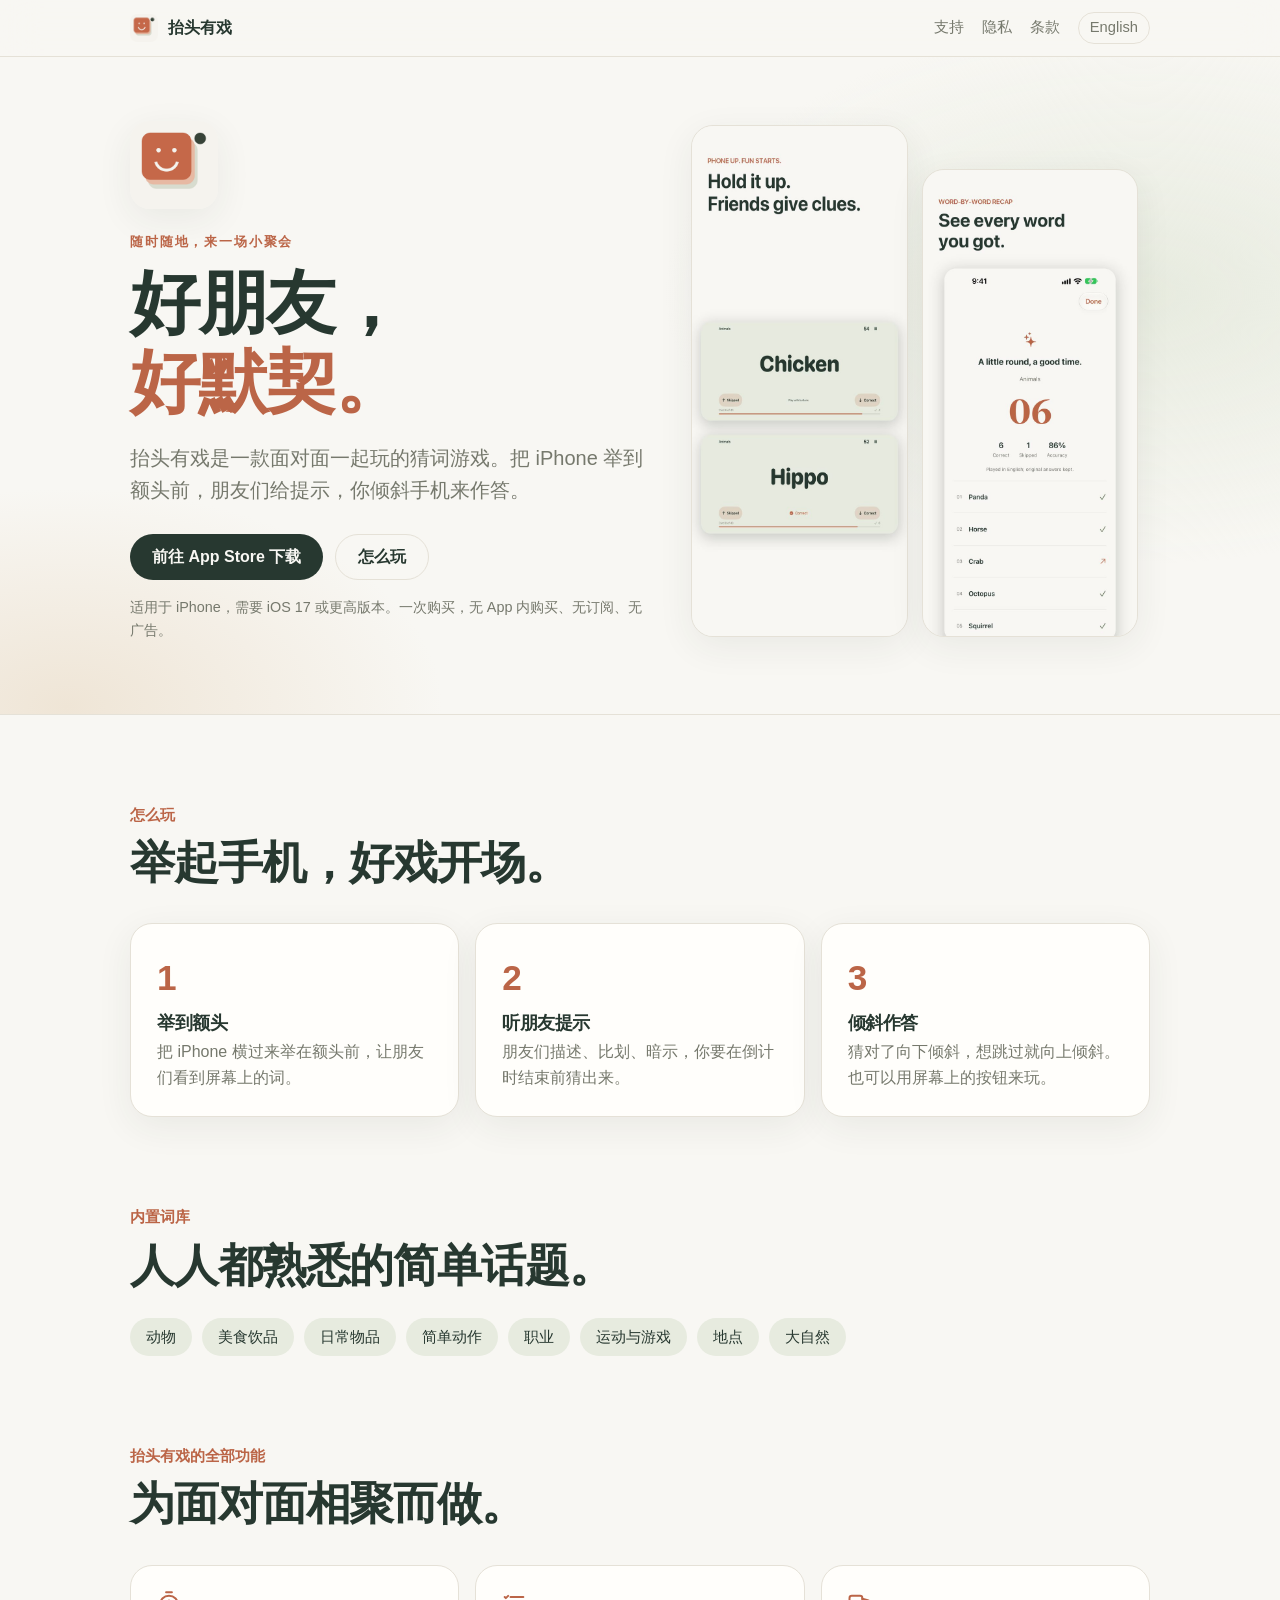
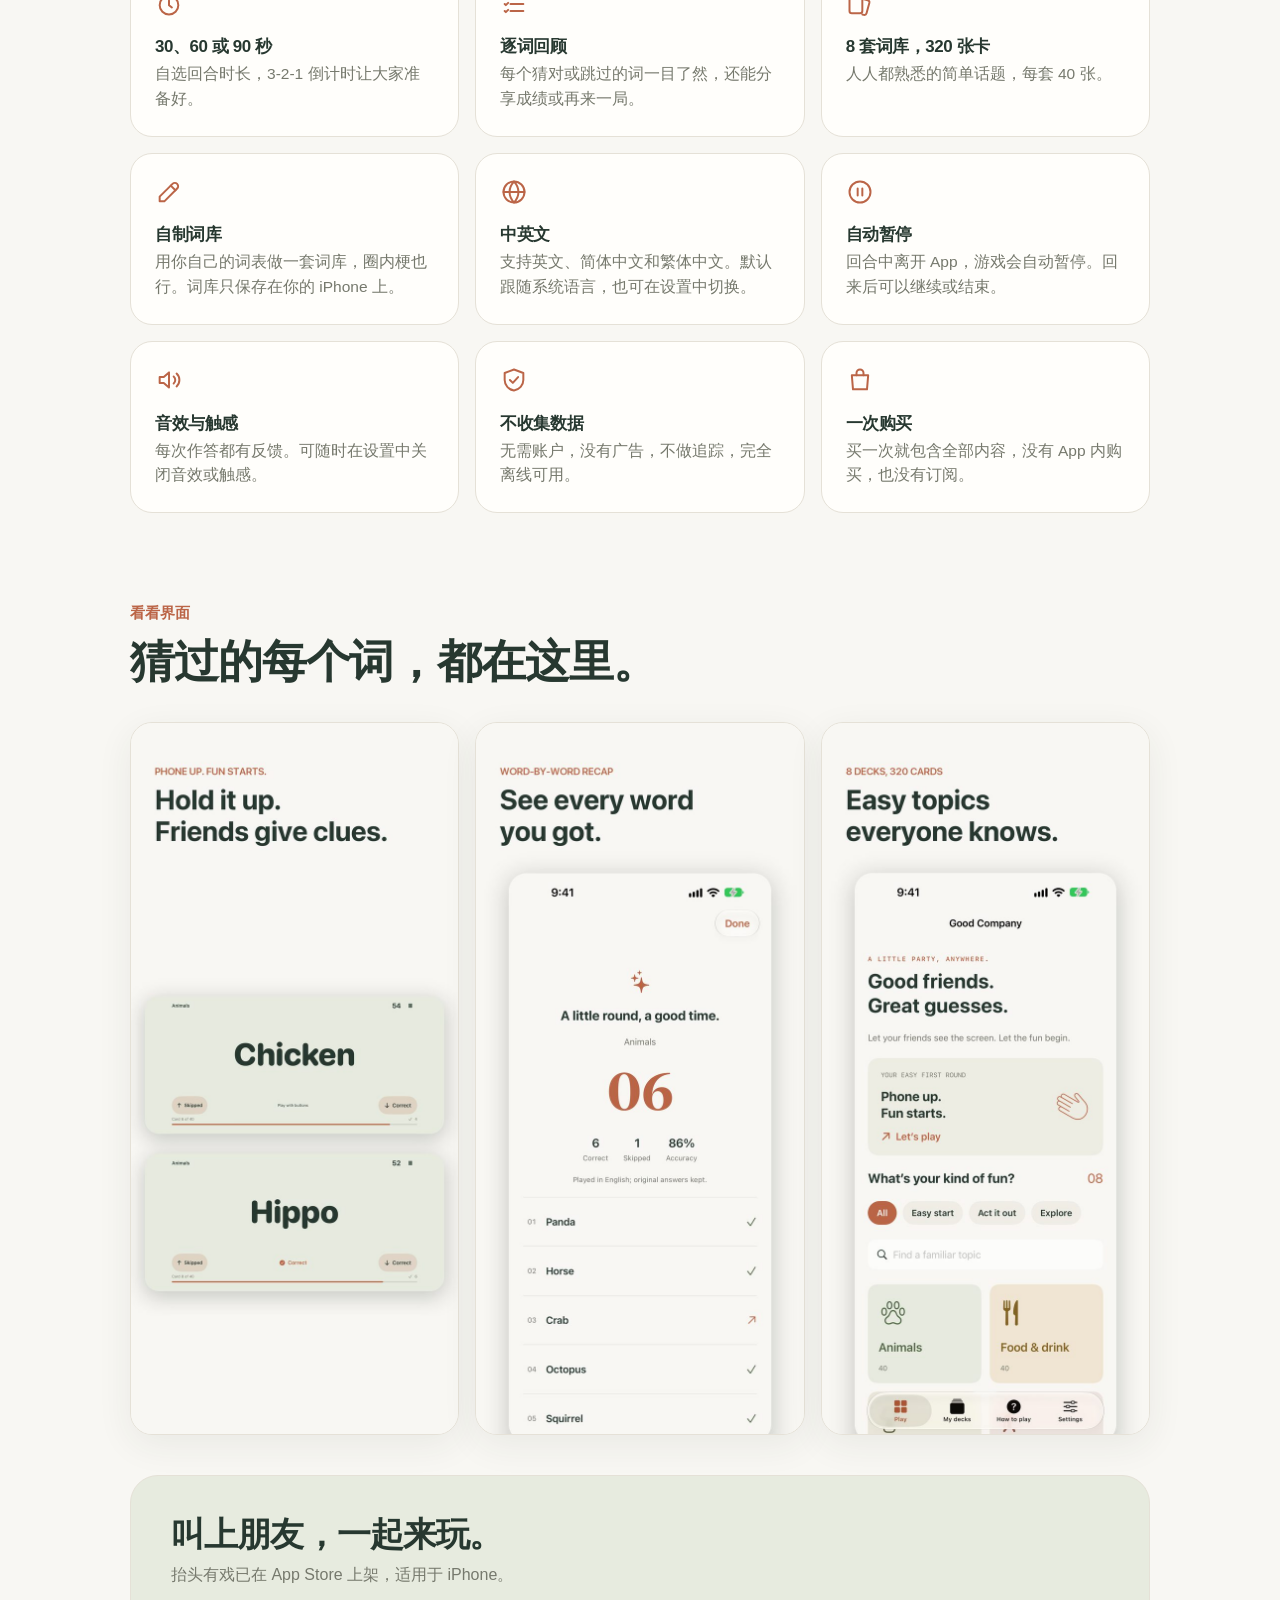
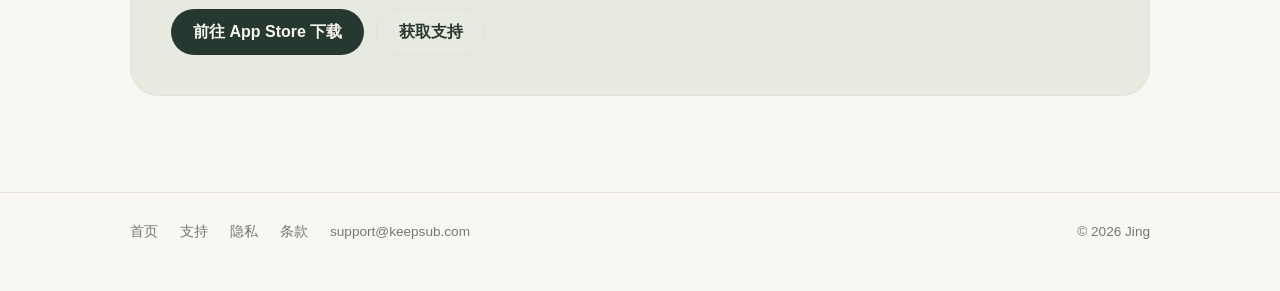
==== index_zh.html @ d3557362 "Initial docs site for Good Company 1.0.0 Co-Authored-By: Claude Opus 5.5 <noreply@anthropic.com>" ====
<!DOCTYPE html>
<html lang="zh-Hans">
<head>
<meta charset="UTF-8">
<meta name="viewport" content="width=device-width, initial-scale=1">
<title>抬头有戏 — 好朋友，好默契</title>
<meta name="description" content="面对面一起玩的猜词游戏。把 iPhone 举到额头前，朋友给提示，倾斜作答。8 套词库，可自制词库，无广告。">
<meta name="theme-color" content="#f8f7f3" media="(prefers-color-scheme: light)">
<meta name="theme-color" content="#18201c" media="(prefers-color-scheme: dark)">
<meta property="og:type" content="website">
<meta property="og:title" content="抬头有戏 — 好朋友，好默契">
<meta property="og:description" content="面对面一起玩的猜词游戏。把 iPhone 举到额头前，朋友给提示，倾斜作答。8 套词库，可自制词库，无广告。">
<meta property="og:url" content="https://zergcsda.github.io/goodcompany-docs/index_zh.html">
<meta property="og:image" content="https://zergcsda.github.io/goodcompany-docs/app-icon.png">
<link rel="alternate" hreflang="en" href="https://zergcsda.github.io/goodcompany-docs/index.html">
<link rel="alternate" hreflang="zh-Hans" href="https://zergcsda.github.io/goodcompany-docs/index_zh.html">
<link rel="icon" href="app-icon.png">
<link rel="apple-touch-icon" href="app-icon.png">
<link rel="stylesheet" href="style.css">
</head>
<body>
<nav class="top"><div class="wrap">
<a class="brand" href="index_zh.html"><img src="app-icon.png" alt="">抬头有戏</a>
<div class="links"><a href="support_zh.html">支持</a><a href="privacy_zh.html">隐私</a><a href="terms_zh.html" class="hide-s">条款</a><a class="lang" href="index.html" lang="en">English</a></div>
</div></nav>
<header class="hero"><div class="wrap">
<div><img class="icon" src="app-icon.png" alt="抬头有戏 App 图标" width="88" height="88"><p class="kicker">随时随地，来一场小聚会</p><h1>好朋友，<br><span class="accent">好默契。</span></h1><p class="lead">抬头有戏是一款面对面一起玩的猜词游戏。把 iPhone 举到额头前，朋友们给提示，你倾斜手机来作答。</p><div class="actions"><!-- TODO: replace https://apps.apple.com/ with the real Good Company App Store URL after approval --><a class="btn primary" href="https://apps.apple.com/">前往 App Store 下载</a><a class="btn ghost" href="#how">怎么玩</a></div><p class="avail">适用于 iPhone，需要 iOS 17 或更高版本。一次购买，无 App 内购买、无订阅、无广告。</p></div>
<div class="shots"><img src="media/screen-01.jpg" alt="回合中显示单词卡片" width="660" height="1434" loading="eager"><img src="media/screen-02.jpg" alt="逐词回顾本回合的每个单词" width="660" height="1434" loading="eager"></div>
</div></header>
<main class="wrap">
<section class="block" id="how"><div class="eyebrow">怎么玩</div><h2>举起手机，好戏开场。</h2><div class="steps"><div class="step"><b>1</b><h3>举到额头</h3><p>把 iPhone 横过来举在额头前，让朋友们看到屏幕上的词。</p></div><div class="step"><b>2</b><h3>听朋友提示</h3><p>朋友们描述、比划、暗示，你要在倒计时结束前猜出来。</p></div><div class="step"><b>3</b><h3>倾斜作答</h3><p>猜对了向下倾斜，想跳过就向上倾斜。也可以用屏幕上的按钮来玩。</p></div></div></section>
<section class="block"><div class="eyebrow">内置词库</div><h2>人人都熟悉的简单话题。</h2><ul class="decks"><li>动物</li><li>美食饮品</li><li>日常物品</li><li>简单动作</li><li>职业</li><li>运动与游戏</li><li>地点</li><li>大自然</li></ul></section>
<section class="block"><div class="eyebrow">抬头有戏的全部功能</div><h2>为面对面相聚而做。</h2><div class="grid"><div class="feat"><svg class="ic" width="28" height="28" viewBox="0 0 24 24" fill="none" stroke="currentColor" stroke-width="1.7" stroke-linecap="round" stroke-linejoin="round" aria-hidden="true"><circle cx="12" cy="13" r="8"/><path d="M12 9v4l2.5 2M9.5 2h5"/></svg><h3>30、60 或 90 秒</h3><p>自选回合时长，3-2-1 倒计时让大家准备好。</p></div><div class="feat"><svg class="ic" width="28" height="28" viewBox="0 0 24 24" fill="none" stroke="currentColor" stroke-width="1.7" stroke-linecap="round" stroke-linejoin="round" aria-hidden="true"><path d="M9 6h11M9 12h11M9 18h11"/><path d="M4 6l1 1 2-2M4 12l1 1 2-2M4 18l1 1 2-2"/></svg><h3>逐词回顾</h3><p>每个猜对或跳过的词一目了然，还能分享成绩或再来一局。</p></div><div class="feat"><svg class="ic" width="28" height="28" viewBox="0 0 24 24" fill="none" stroke="currentColor" stroke-width="1.7" stroke-linecap="round" stroke-linejoin="round" aria-hidden="true"><rect x="3" y="5" width="11" height="15" rx="2"/><path d="M14 7.5l4.6 1.3a2 2 0 0 1 1.4 2.4l-2.4 8.7a2 2 0 0 1-2.4 1.4l-1.2-.3"/></svg><h3>8 套词库，320 张卡</h3><p>人人都熟悉的简单话题，每套 40 张。</p></div><div class="feat"><svg class="ic" width="28" height="28" viewBox="0 0 24 24" fill="none" stroke="currentColor" stroke-width="1.7" stroke-linecap="round" stroke-linejoin="round" aria-hidden="true"><path d="M4 20h4L19 9a2.8 2.8 0 0 0-4-4L4 16z"/><path d="M13.5 6.5l4 4"/></svg><h3>自制词库</h3><p>用你自己的词表做一套词库，圈内梗也行。词库只保存在你的 iPhone 上。</p></div><div class="feat"><svg class="ic" width="28" height="28" viewBox="0 0 24 24" fill="none" stroke="currentColor" stroke-width="1.7" stroke-linecap="round" stroke-linejoin="round" aria-hidden="true"><circle cx="12" cy="12" r="9"/><path d="M3 12h18M12 3c2.5 2.7 3.8 5.7 3.8 9s-1.3 6.3-3.8 9c-2.5-2.7-3.8-5.7-3.8-9S9.5 5.7 12 3z"/></svg><h3>中英文</h3><p>支持英文、简体中文和繁体中文。默认跟随系统语言，也可在设置中切换。</p></div><div class="feat"><svg class="ic" width="28" height="28" viewBox="0 0 24 24" fill="none" stroke="currentColor" stroke-width="1.7" stroke-linecap="round" stroke-linejoin="round" aria-hidden="true"><circle cx="12" cy="12" r="9"/><path d="M10 9v6M14 9v6"/></svg><h3>自动暂停</h3><p>回合中离开 App，游戏会自动暂停。回来后可以继续或结束。</p></div><div class="feat"><svg class="ic" width="28" height="28" viewBox="0 0 24 24" fill="none" stroke="currentColor" stroke-width="1.7" stroke-linecap="round" stroke-linejoin="round" aria-hidden="true"><path d="M4 9.5h3.5L12 5.5v13l-4.5-4H4z"/><path d="M16 9a4 4 0 0 1 0 6M18.5 6.5a7.5 7.5 0 0 1 0 11"/></svg><h3>音效与触感</h3><p>每次作答都有反馈。可随时在设置中关闭音效或触感。</p></div><div class="feat"><svg class="ic" width="28" height="28" viewBox="0 0 24 24" fill="none" stroke="currentColor" stroke-width="1.7" stroke-linecap="round" stroke-linejoin="round" aria-hidden="true"><path d="M12 3l8 3v6c0 4.5-3.4 8.3-8 9-4.6-.7-8-4.5-8-9V6z"/><path d="M8.5 12l2.5 2.5 4.5-5"/></svg><h3>不收集数据</h3><p>无需账户，没有广告，不做追踪，完全离线可用。</p></div><div class="feat"><svg class="ic" width="28" height="28" viewBox="0 0 24 24" fill="none" stroke="currentColor" stroke-width="1.7" stroke-linecap="round" stroke-linejoin="round" aria-hidden="true"><path d="M5 8h14l-1 12H6z"/><path d="M9 8V6a3 3 0 0 1 6 0v2"/></svg><h3>一次购买</h3><p>买一次就包含全部内容，没有 App 内购买，也没有订阅。</p></div></div></section>
<section class="block"><div class="eyebrow">看看界面</div><h2>猜过的每个词，都在这里。</h2><div class="gallery"><img src="media/screen-01.jpg" alt="回合中显示单词卡片" width="660" height="1434" loading="lazy"><img src="media/screen-02.jpg" alt="逐词回顾本回合的每个单词" width="660" height="1434" loading="lazy"><img src="media/screen-03.jpg" alt="首页与词库分类" width="660" height="1434" loading="lazy"></div><div class="cta"><h3>叫上朋友，一起来玩。</h3><p>抬头有戏已在 App Store 上架，适用于 iPhone。</p><div class="actions"><!-- TODO: replace https://apps.apple.com/ with the real Good Company App Store URL after approval --><a class="btn primary" href="https://apps.apple.com/">前往 App Store 下载</a><a class="btn ghost" href="support_zh.html">获取支持</a></div></div></section>
</main>
<footer><div class="wrap"><a href="index_zh.html">首页</a><a href="support_zh.html">支持</a><a href="privacy_zh.html">隐私</a><a href="terms_zh.html">条款</a><a href="mailto:support@keepsub.com">support@keepsub.com</a><span class="sp">© 2026 Jing</span></div></footer>
</body>
</html>
---- style.css ----
:root{--bg:#f8f7f3;--bg2:#f1efe8;--card:#fffefb;--text:#273830;--muted:#76796d;--line:#e5e1d7;
--accent:#bb6547;--sage:#e7ebdf;--sand:#efe5d6;--nav:rgba(248,247,243,.8);--shadow:0 10px 36px rgba(39,56,48,.07);color-scheme:light dark}
@media (prefers-color-scheme:dark){:root{--bg:#18201c;--bg2:#1e2722;--card:#212b26;--text:#eeece4;--muted:#a3a698;
--line:#323d37;--accent:#de8a6b;--sage:#26312b;--sand:#2c2a24;--nav:rgba(24,32,28,.78);--shadow:0 10px 36px rgba(0,0,0,.35)}}
*{box-sizing:border-box;margin:0;padding:0}
html{scroll-behavior:smooth;-webkit-text-size-adjust:100%}
body{font-family:-apple-system,BlinkMacSystemFont,"SF Pro Text","SF Pro Display","PingFang SC","PingFang TC","Hiragino Sans GB","Segoe UI",Roboto,sans-serif;
background:var(--bg);color:var(--text);line-height:1.6;-webkit-font-smoothing:antialiased}
a{color:var(--accent)}
img{max-width:100%}
.wrap{max-width:1060px;margin:0 auto;padding:0 20px}
.narrow{max-width:760px}
nav.top{position:sticky;top:0;z-index:10;background:var(--nav);backdrop-filter:saturate(160%) blur(18px);
-webkit-backdrop-filter:saturate(160%) blur(18px);border-bottom:1px solid var(--line)}
nav.top .wrap{display:flex;align-items:center;gap:20px;height:56px}
.brand{display:flex;align-items:center;gap:10px;font-weight:650;color:var(--text);text-decoration:none;letter-spacing:-.01em;white-space:nowrap}
.brand img{width:28px;height:28px;border-radius:7px}
.links{margin-left:auto;display:flex;gap:18px;align-items:center;font-size:.92rem}
.links a{color:var(--muted);text-decoration:none}
.links a:hover,.links a.on{color:var(--text)}
.lang{border:1px solid var(--line);border-radius:999px;padding:3px 11px}
@media (max-width:640px){.links .hide-s{display:none}.links{gap:12px}}
h1,h2,h3{letter-spacing:-.025em;line-height:1.12}
.accent{color:var(--accent)}
.btn{display:inline-flex;align-items:center;gap:8px;min-height:46px;padding:0 22px;border-radius:999px;
text-decoration:none;border:0;cursor:pointer;font:inherit;font-weight:600}
.btn.primary{background:var(--text);color:var(--bg)}
.btn.ghost{background:transparent;color:var(--text);border:1px solid var(--line)}
.actions{display:flex;flex-wrap:wrap;gap:12px}
footer{border-top:1px solid var(--line);margin-top:96px;padding:28px 0 48px;color:var(--muted);font-size:.85rem}
footer .wrap{display:flex;flex-wrap:wrap;gap:10px 22px;align-items:center}
footer a{color:var(--muted);text-decoration:none}footer a:hover{color:var(--text)}
footer .sp{margin-left:auto}
/* hero */
.hero{position:relative;overflow:hidden;border-bottom:1px solid var(--line)}
.hero:before{content:"";position:absolute;inset:-20%;pointer-events:none;background:
radial-gradient(38% 42% at 78% 40%,var(--sage),transparent 70%),
radial-gradient(30% 34% at 18% 85%,var(--sand),transparent 70%)}
.hero .wrap{position:relative;display:grid;grid-template-columns:1.1fr 1fr;gap:32px;align-items:center;padding-top:64px;padding-bottom:72px}
.hero .icon{width:88px;height:88px;border-radius:20px;box-shadow:var(--shadow);margin-bottom:22px;display:block}
.hero .kicker{color:var(--accent);font-weight:600;font-size:.82rem;letter-spacing:.14em;text-transform:uppercase;margin-bottom:12px}
.hero h1{font-size:clamp(2.5rem,6.2vw,4.4rem);font-weight:800}
.hero p.lead{font-size:clamp(1.05rem,2vw,1.25rem);color:var(--muted);margin:20px 0 28px;max-width:30em}
.hero .avail{color:var(--muted);font-size:.9rem;margin-top:16px}
.shots{display:flex;justify-content:center;gap:14px}
.shots img{width:46%;max-width:240px;height:auto;border-radius:22px;border:1px solid var(--line);box-shadow:var(--shadow);background:var(--card)}
.shots img:nth-child(2){margin-top:44px}
@media (max-width:820px){.hero .wrap{grid-template-columns:1fr;padding-top:40px}}
/* sections */
section.block{padding:88px 0 0}
.eyebrow{color:var(--accent);font-weight:600;font-size:.95rem;margin-bottom:10px}
section.block h2{font-size:clamp(1.9rem,4.4vw,2.8rem);font-weight:750;max-width:18em}
section.block p.sub{color:var(--muted);font-size:1.1rem;margin-top:14px;max-width:38em}
.steps{display:grid;grid-template-columns:repeat(3,1fr);gap:16px;margin-top:36px}
.step{background:var(--card);border:1px solid var(--line);border-radius:22px;padding:26px;box-shadow:var(--shadow)}
.step b{display:block;font-size:2.2rem;font-weight:800;letter-spacing:-.04em;color:var(--accent)}
.step h3{font-size:1.15rem;margin:6px 0}.step p{color:var(--muted)}
.grid{display:grid;grid-template-columns:repeat(3,1fr);gap:16px;margin-top:36px}
.feat{background:var(--card);border:1px solid var(--line);border-radius:22px;padding:24px}
.feat .ic{color:var(--accent);margin-bottom:12px;width:28px;height:28px}
.feat h3{font-size:1.06rem;margin-bottom:6px}.feat p{color:var(--muted);font-size:.97rem}
.decks{display:flex;flex-wrap:wrap;gap:10px;margin-top:28px;list-style:none}
.decks li{background:var(--sage);color:var(--text);border-radius:999px;padding:7px 16px;font-weight:550;font-size:.95rem}
.gallery{display:grid;grid-template-columns:repeat(3,1fr);gap:16px;margin-top:36px}
.gallery img{width:100%;height:auto;border-radius:22px;border:1px solid var(--line);box-shadow:var(--shadow)}
@media (max-width:820px){.steps,.grid{grid-template-columns:1fr}.gallery{grid-template-columns:1fr 1fr}}
.cta{margin-top:40px;border-radius:28px;padding:40px;background:var(--sage);border:1px solid var(--line)}
.cta h3{font-size:clamp(1.5rem,3.2vw,2.1rem)}.cta p{color:var(--muted);margin:8px 0 22px}
@media (max-width:640px){.cta{padding:28px}}
/* documents */
.doc{padding-top:56px}
.doc h1{font-size:clamp(2.1rem,5vw,3rem);font-weight:780}
.doc .date{color:var(--muted);margin-top:10px}
.summary{margin:28px 0 8px;background:var(--card);border:1px solid var(--line);border-radius:20px;padding:22px 24px;box-shadow:var(--shadow)}
.summary .row{display:flex;gap:12px;align-items:flex-start;margin:8px 0}
.summary .ic{color:var(--accent);flex-shrink:0;margin-top:2px}
.toc{margin:26px 0 0;display:flex;flex-wrap:wrap;gap:8px}
.toc a{font-size:.85rem;text-decoration:none;color:var(--muted);border:1px solid var(--line);border-radius:999px;padding:4px 12px}
.doc h2{font-size:1.4rem;margin:44px 0 10px;scroll-margin-top:72px}
.doc h3{font-size:1.05rem;margin:22px 0 6px}
.doc p,.doc li{color:var(--muted);margin:8px 0}
.doc ul{padding-left:1.2em}
.doc strong{color:var(--text)}
/* support */
.mailcard{margin-top:28px;background:var(--card);border:1px solid var(--line);border-radius:24px;padding:28px;box-shadow:var(--shadow)}
.mailcard .ic{color:var(--accent)}
.mailcard .addr{font-size:clamp(1.4rem,4.4vw,2rem);font-weight:750;letter-spacing:-.02em;word-break:break-all;margin:6px 0 20px}
.mailcard .addr a{color:var(--text);text-decoration:none}
.faq details{border-top:1px solid var(--line);padding:16px 0}
.faq summary{cursor:pointer;font-weight:600;list-style:none;display:flex;justify-content:space-between;gap:16px}
.faq summary::-webkit-details-marker{display:none}
.faq summary:after{content:"+";color:var(--muted);font-weight:400;font-size:1.3rem;line-height:1}
.faq details[open] summary:after{content:"−"}
.faq details p{margin-top:8px}
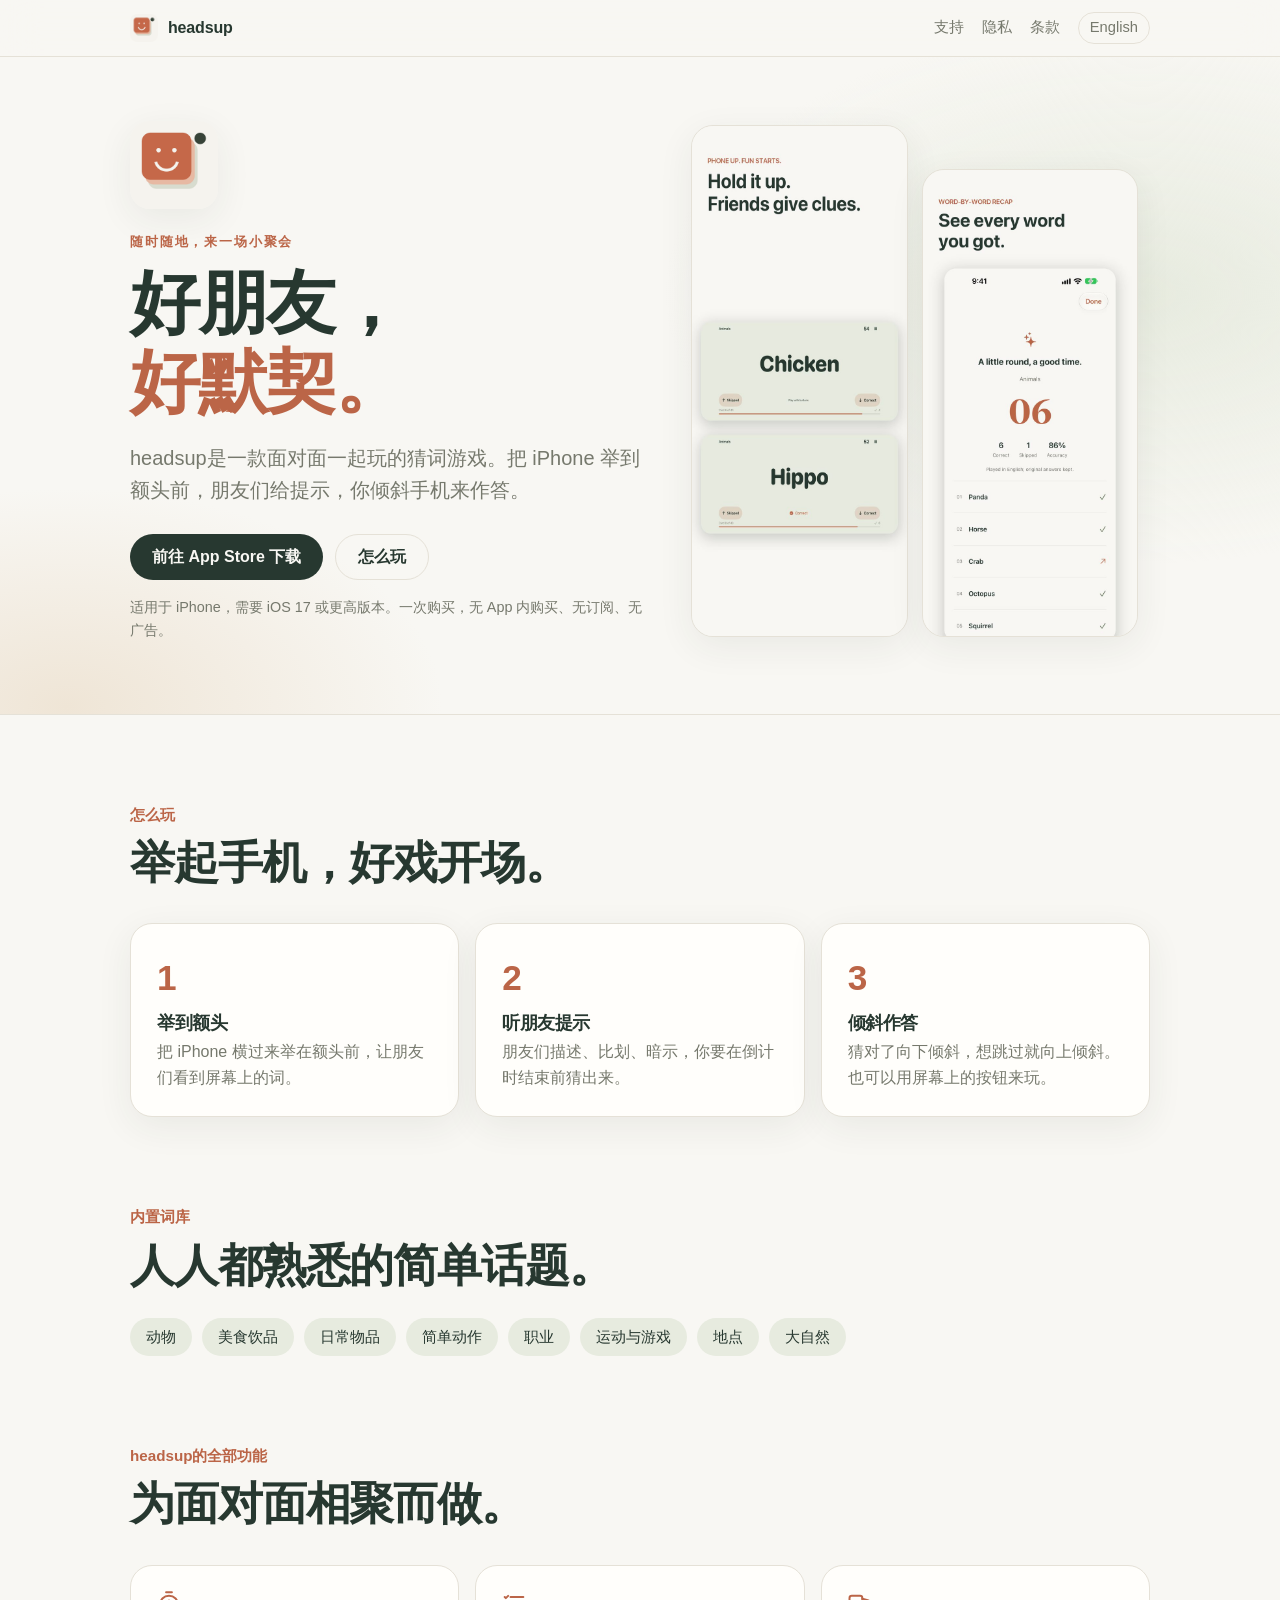
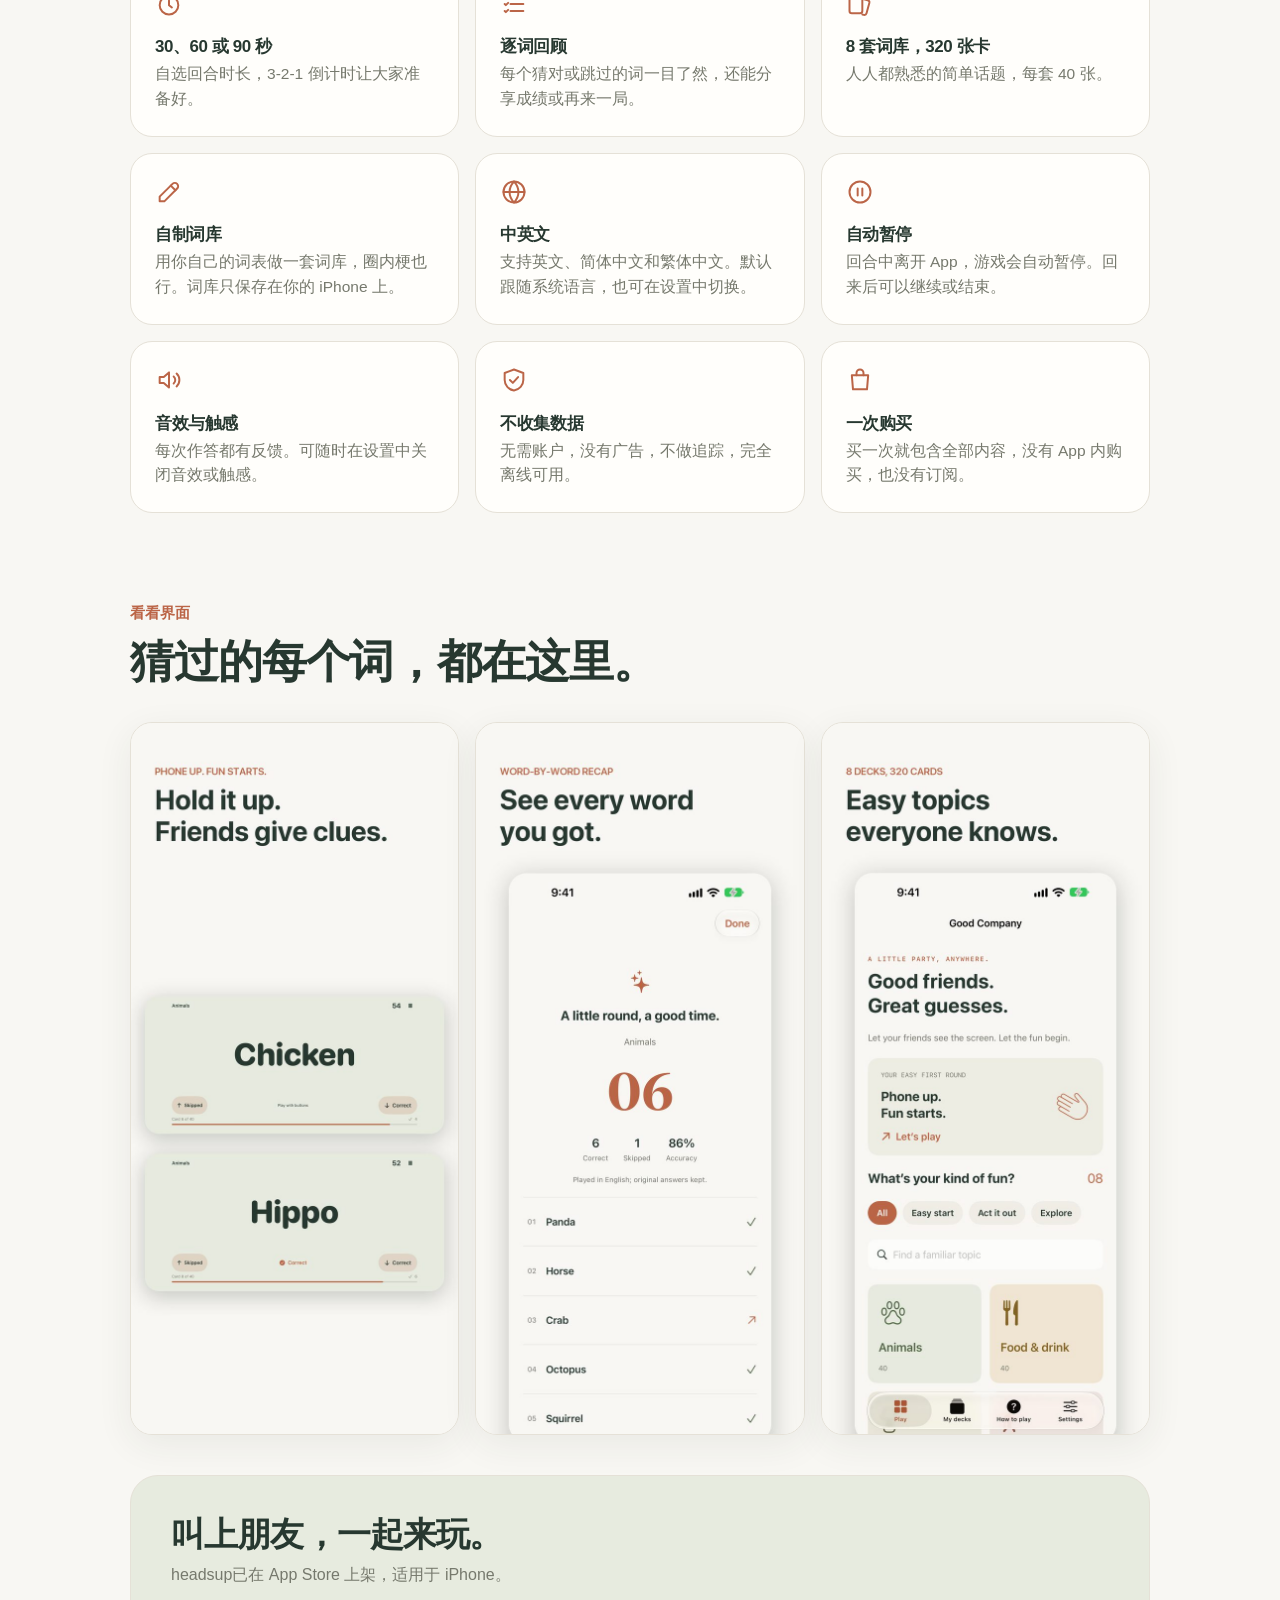
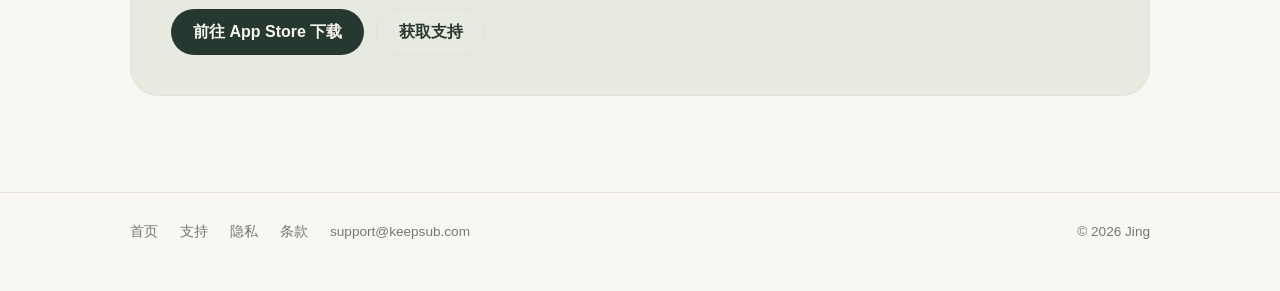
==== commit 40200504: "Update public site branding to headsup" ====
--- a/index_zh.html
+++ b/index_zh.html
@@ -3,35 +3,35 @@
 <head>
 <meta charset="UTF-8">
 <meta name="viewport" content="width=device-width, initial-scale=1">
-<title>抬头有戏 — 好朋友，好默契</title>
+<title>headsup — 好朋友，好默契</title>
 <meta name="description" content="面对面一起玩的猜词游戏。把 iPhone 举到额头前，朋友给提示，倾斜作答。8 套词库，可自制词库，无广告。">
 <meta name="theme-color" content="#f8f7f3" media="(prefers-color-scheme: light)">
 <meta name="theme-color" content="#18201c" media="(prefers-color-scheme: dark)">
 <meta property="og:type" content="website">
-<meta property="og:title" content="抬头有戏 — 好朋友，好默契">
+<meta property="og:title" content="headsup — 好朋友，好默契">
 <meta property="og:description" content="面对面一起玩的猜词游戏。把 iPhone 举到额头前，朋友给提示，倾斜作答。8 套词库，可自制词库，无广告。">
-<meta property="og:url" content="https://zergcsda.github.io/goodcompany-docs/index_zh.html">
-<meta property="og:image" content="https://zergcsda.github.io/goodcompany-docs/app-icon.png">
-<link rel="alternate" hreflang="en" href="https://zergcsda.github.io/goodcompany-docs/index.html">
-<link rel="alternate" hreflang="zh-Hans" href="https://zergcsda.github.io/goodcompany-docs/index_zh.html">
+<meta property="og:url" content="https://zergcsda.github.io/headsup-docs/index_zh.html">
+<meta property="og:image" content="https://zergcsda.github.io/headsup-docs/app-icon.png">
+<link rel="alternate" hreflang="en" href="https://zergcsda.github.io/headsup-docs/index.html">
+<link rel="alternate" hreflang="zh-Hans" href="https://zergcsda.github.io/headsup-docs/index_zh.html">
 <link rel="icon" href="app-icon.png">
 <link rel="apple-touch-icon" href="app-icon.png">
 <link rel="stylesheet" href="style.css">
 </head>
 <body>
 <nav class="top"><div class="wrap">
-<a class="brand" href="index_zh.html"><img src="app-icon.png" alt="">抬头有戏</a>
+<a class="brand" href="index_zh.html"><img src="app-icon.png" alt="">headsup</a>
 <div class="links"><a href="support_zh.html">支持</a><a href="privacy_zh.html">隐私</a><a href="terms_zh.html" class="hide-s">条款</a><a class="lang" href="index.html" lang="en">English</a></div>
 </div></nav>
 <header class="hero"><div class="wrap">
-<div><img class="icon" src="app-icon.png" alt="抬头有戏 App 图标" width="88" height="88"><p class="kicker">随时随地，来一场小聚会</p><h1>好朋友，<br><span class="accent">好默契。</span></h1><p class="lead">抬头有戏是一款面对面一起玩的猜词游戏。把 iPhone 举到额头前，朋友们给提示，你倾斜手机来作答。</p><div class="actions"><!-- TODO: replace https://apps.apple.com/ with the real Good Company App Store URL after approval --><a class="btn primary" href="https://apps.apple.com/">前往 App Store 下载</a><a class="btn ghost" href="#how">怎么玩</a></div><p class="avail">适用于 iPhone，需要 iOS 17 或更高版本。一次购买，无 App 内购买、无订阅、无广告。</p></div>
+<div><img class="icon" src="app-icon.png" alt="headsup App 图标" width="88" height="88"><p class="kicker">随时随地，来一场小聚会</p><h1>好朋友，<br><span class="accent">好默契。</span></h1><p class="lead">headsup是一款面对面一起玩的猜词游戏。把 iPhone 举到额头前，朋友们给提示，你倾斜手机来作答。</p><div class="actions"><!-- TODO: replace https://apps.apple.com/ with the real headsup App Store URL after approval --><a class="btn primary" href="https://apps.apple.com/">前往 App Store 下载</a><a class="btn ghost" href="#how">怎么玩</a></div><p class="avail">适用于 iPhone，需要 iOS 17 或更高版本。一次购买，无 App 内购买、无订阅、无广告。</p></div>
 <div class="shots"><img src="media/screen-01.jpg" alt="回合中显示单词卡片" width="660" height="1434" loading="eager"><img src="media/screen-02.jpg" alt="逐词回顾本回合的每个单词" width="660" height="1434" loading="eager"></div>
 </div></header>
 <main class="wrap">
 <section class="block" id="how"><div class="eyebrow">怎么玩</div><h2>举起手机，好戏开场。</h2><div class="steps"><div class="step"><b>1</b><h3>举到额头</h3><p>把 iPhone 横过来举在额头前，让朋友们看到屏幕上的词。</p></div><div class="step"><b>2</b><h3>听朋友提示</h3><p>朋友们描述、比划、暗示，你要在倒计时结束前猜出来。</p></div><div class="step"><b>3</b><h3>倾斜作答</h3><p>猜对了向下倾斜，想跳过就向上倾斜。也可以用屏幕上的按钮来玩。</p></div></div></section>
 <section class="block"><div class="eyebrow">内置词库</div><h2>人人都熟悉的简单话题。</h2><ul class="decks"><li>动物</li><li>美食饮品</li><li>日常物品</li><li>简单动作</li><li>职业</li><li>运动与游戏</li><li>地点</li><li>大自然</li></ul></section>
-<section class="block"><div class="eyebrow">抬头有戏的全部功能</div><h2>为面对面相聚而做。</h2><div class="grid"><div class="feat"><svg class="ic" width="28" height="28" viewBox="0 0 24 24" fill="none" stroke="currentColor" stroke-width="1.7" stroke-linecap="round" stroke-linejoin="round" aria-hidden="true"><circle cx="12" cy="13" r="8"/><path d="M12 9v4l2.5 2M9.5 2h5"/></svg><h3>30、60 或 90 秒</h3><p>自选回合时长，3-2-1 倒计时让大家准备好。</p></div><div class="feat"><svg class="ic" width="28" height="28" viewBox="0 0 24 24" fill="none" stroke="currentColor" stroke-width="1.7" stroke-linecap="round" stroke-linejoin="round" aria-hidden="true"><path d="M9 6h11M9 12h11M9 18h11"/><path d="M4 6l1 1 2-2M4 12l1 1 2-2M4 18l1 1 2-2"/></svg><h3>逐词回顾</h3><p>每个猜对或跳过的词一目了然，还能分享成绩或再来一局。</p></div><div class="feat"><svg class="ic" width="28" height="28" viewBox="0 0 24 24" fill="none" stroke="currentColor" stroke-width="1.7" stroke-linecap="round" stroke-linejoin="round" aria-hidden="true"><rect x="3" y="5" width="11" height="15" rx="2"/><path d="M14 7.5l4.6 1.3a2 2 0 0 1 1.4 2.4l-2.4 8.7a2 2 0 0 1-2.4 1.4l-1.2-.3"/></svg><h3>8 套词库，320 张卡</h3><p>人人都熟悉的简单话题，每套 40 张。</p></div><div class="feat"><svg class="ic" width="28" height="28" viewBox="0 0 24 24" fill="none" stroke="currentColor" stroke-width="1.7" stroke-linecap="round" stroke-linejoin="round" aria-hidden="true"><path d="M4 20h4L19 9a2.8 2.8 0 0 0-4-4L4 16z"/><path d="M13.5 6.5l4 4"/></svg><h3>自制词库</h3><p>用你自己的词表做一套词库，圈内梗也行。词库只保存在你的 iPhone 上。</p></div><div class="feat"><svg class="ic" width="28" height="28" viewBox="0 0 24 24" fill="none" stroke="currentColor" stroke-width="1.7" stroke-linecap="round" stroke-linejoin="round" aria-hidden="true"><circle cx="12" cy="12" r="9"/><path d="M3 12h18M12 3c2.5 2.7 3.8 5.7 3.8 9s-1.3 6.3-3.8 9c-2.5-2.7-3.8-5.7-3.8-9S9.5 5.7 12 3z"/></svg><h3>中英文</h3><p>支持英文、简体中文和繁体中文。默认跟随系统语言，也可在设置中切换。</p></div><div class="feat"><svg class="ic" width="28" height="28" viewBox="0 0 24 24" fill="none" stroke="currentColor" stroke-width="1.7" stroke-linecap="round" stroke-linejoin="round" aria-hidden="true"><circle cx="12" cy="12" r="9"/><path d="M10 9v6M14 9v6"/></svg><h3>自动暂停</h3><p>回合中离开 App，游戏会自动暂停。回来后可以继续或结束。</p></div><div class="feat"><svg class="ic" width="28" height="28" viewBox="0 0 24 24" fill="none" stroke="currentColor" stroke-width="1.7" stroke-linecap="round" stroke-linejoin="round" aria-hidden="true"><path d="M4 9.5h3.5L12 5.5v13l-4.5-4H4z"/><path d="M16 9a4 4 0 0 1 0 6M18.5 6.5a7.5 7.5 0 0 1 0 11"/></svg><h3>音效与触感</h3><p>每次作答都有反馈。可随时在设置中关闭音效或触感。</p></div><div class="feat"><svg class="ic" width="28" height="28" viewBox="0 0 24 24" fill="none" stroke="currentColor" stroke-width="1.7" stroke-linecap="round" stroke-linejoin="round" aria-hidden="true"><path d="M12 3l8 3v6c0 4.5-3.4 8.3-8 9-4.6-.7-8-4.5-8-9V6z"/><path d="M8.5 12l2.5 2.5 4.5-5"/></svg><h3>不收集数据</h3><p>无需账户，没有广告，不做追踪，完全离线可用。</p></div><div class="feat"><svg class="ic" width="28" height="28" viewBox="0 0 24 24" fill="none" stroke="currentColor" stroke-width="1.7" stroke-linecap="round" stroke-linejoin="round" aria-hidden="true"><path d="M5 8h14l-1 12H6z"/><path d="M9 8V6a3 3 0 0 1 6 0v2"/></svg><h3>一次购买</h3><p>买一次就包含全部内容，没有 App 内购买，也没有订阅。</p></div></div></section>
-<section class="block"><div class="eyebrow">看看界面</div><h2>猜过的每个词，都在这里。</h2><div class="gallery"><img src="media/screen-01.jpg" alt="回合中显示单词卡片" width="660" height="1434" loading="lazy"><img src="media/screen-02.jpg" alt="逐词回顾本回合的每个单词" width="660" height="1434" loading="lazy"><img src="media/screen-03.jpg" alt="首页与词库分类" width="660" height="1434" loading="lazy"></div><div class="cta"><h3>叫上朋友，一起来玩。</h3><p>抬头有戏已在 App Store 上架，适用于 iPhone。</p><div class="actions"><!-- TODO: replace https://apps.apple.com/ with the real Good Company App Store URL after approval --><a class="btn primary" href="https://apps.apple.com/">前往 App Store 下载</a><a class="btn ghost" href="support_zh.html">获取支持</a></div></div></section>
+<section class="block"><div class="eyebrow">headsup的全部功能</div><h2>为面对面相聚而做。</h2><div class="grid"><div class="feat"><svg class="ic" width="28" height="28" viewBox="0 0 24 24" fill="none" stroke="currentColor" stroke-width="1.7" stroke-linecap="round" stroke-linejoin="round" aria-hidden="true"><circle cx="12" cy="13" r="8"/><path d="M12 9v4l2.5 2M9.5 2h5"/></svg><h3>30、60 或 90 秒</h3><p>自选回合时长，3-2-1 倒计时让大家准备好。</p></div><div class="feat"><svg class="ic" width="28" height="28" viewBox="0 0 24 24" fill="none" stroke="currentColor" stroke-width="1.7" stroke-linecap="round" stroke-linejoin="round" aria-hidden="true"><path d="M9 6h11M9 12h11M9 18h11"/><path d="M4 6l1 1 2-2M4 12l1 1 2-2M4 18l1 1 2-2"/></svg><h3>逐词回顾</h3><p>每个猜对或跳过的词一目了然，还能分享成绩或再来一局。</p></div><div class="feat"><svg class="ic" width="28" height="28" viewBox="0 0 24 24" fill="none" stroke="currentColor" stroke-width="1.7" stroke-linecap="round" stroke-linejoin="round" aria-hidden="true"><rect x="3" y="5" width="11" height="15" rx="2"/><path d="M14 7.5l4.6 1.3a2 2 0 0 1 1.4 2.4l-2.4 8.7a2 2 0 0 1-2.4 1.4l-1.2-.3"/></svg><h3>8 套词库，320 张卡</h3><p>人人都熟悉的简单话题，每套 40 张。</p></div><div class="feat"><svg class="ic" width="28" height="28" viewBox="0 0 24 24" fill="none" stroke="currentColor" stroke-width="1.7" stroke-linecap="round" stroke-linejoin="round" aria-hidden="true"><path d="M4 20h4L19 9a2.8 2.8 0 0 0-4-4L4 16z"/><path d="M13.5 6.5l4 4"/></svg><h3>自制词库</h3><p>用你自己的词表做一套词库，圈内梗也行。词库只保存在你的 iPhone 上。</p></div><div class="feat"><svg class="ic" width="28" height="28" viewBox="0 0 24 24" fill="none" stroke="currentColor" stroke-width="1.7" stroke-linecap="round" stroke-linejoin="round" aria-hidden="true"><circle cx="12" cy="12" r="9"/><path d="M3 12h18M12 3c2.5 2.7 3.8 5.7 3.8 9s-1.3 6.3-3.8 9c-2.5-2.7-3.8-5.7-3.8-9S9.5 5.7 12 3z"/></svg><h3>中英文</h3><p>支持英文、简体中文和繁体中文。默认跟随系统语言，也可在设置中切换。</p></div><div class="feat"><svg class="ic" width="28" height="28" viewBox="0 0 24 24" fill="none" stroke="currentColor" stroke-width="1.7" stroke-linecap="round" stroke-linejoin="round" aria-hidden="true"><circle cx="12" cy="12" r="9"/><path d="M10 9v6M14 9v6"/></svg><h3>自动暂停</h3><p>回合中离开 App，游戏会自动暂停。回来后可以继续或结束。</p></div><div class="feat"><svg class="ic" width="28" height="28" viewBox="0 0 24 24" fill="none" stroke="currentColor" stroke-width="1.7" stroke-linecap="round" stroke-linejoin="round" aria-hidden="true"><path d="M4 9.5h3.5L12 5.5v13l-4.5-4H4z"/><path d="M16 9a4 4 0 0 1 0 6M18.5 6.5a7.5 7.5 0 0 1 0 11"/></svg><h3>音效与触感</h3><p>每次作答都有反馈。可随时在设置中关闭音效或触感。</p></div><div class="feat"><svg class="ic" width="28" height="28" viewBox="0 0 24 24" fill="none" stroke="currentColor" stroke-width="1.7" stroke-linecap="round" stroke-linejoin="round" aria-hidden="true"><path d="M12 3l8 3v6c0 4.5-3.4 8.3-8 9-4.6-.7-8-4.5-8-9V6z"/><path d="M8.5 12l2.5 2.5 4.5-5"/></svg><h3>不收集数据</h3><p>无需账户，没有广告，不做追踪，完全离线可用。</p></div><div class="feat"><svg class="ic" width="28" height="28" viewBox="0 0 24 24" fill="none" stroke="currentColor" stroke-width="1.7" stroke-linecap="round" stroke-linejoin="round" aria-hidden="true"><path d="M5 8h14l-1 12H6z"/><path d="M9 8V6a3 3 0 0 1 6 0v2"/></svg><h3>一次购买</h3><p>买一次就包含全部内容，没有 App 内购买，也没有订阅。</p></div></div></section>
+<section class="block"><div class="eyebrow">看看界面</div><h2>猜过的每个词，都在这里。</h2><div class="gallery"><img src="media/screen-01.jpg" alt="回合中显示单词卡片" width="660" height="1434" loading="lazy"><img src="media/screen-02.jpg" alt="逐词回顾本回合的每个单词" width="660" height="1434" loading="lazy"><img src="media/screen-03.jpg" alt="首页与词库分类" width="660" height="1434" loading="lazy"></div><div class="cta"><h3>叫上朋友，一起来玩。</h3><p>headsup已在 App Store 上架，适用于 iPhone。</p><div class="actions"><!-- TODO: replace https://apps.apple.com/ with the real headsup App Store URL after approval --><a class="btn primary" href="https://apps.apple.com/">前往 App Store 下载</a><a class="btn ghost" href="support_zh.html">获取支持</a></div></div></section>
 </main>
 <footer><div class="wrap"><a href="index_zh.html">首页</a><a href="support_zh.html">支持</a><a href="privacy_zh.html">隐私</a><a href="terms_zh.html">条款</a><a href="mailto:support@keepsub.com">support@keepsub.com</a><span class="sp">© 2026 Jing</span></div></footer>
 </body>
